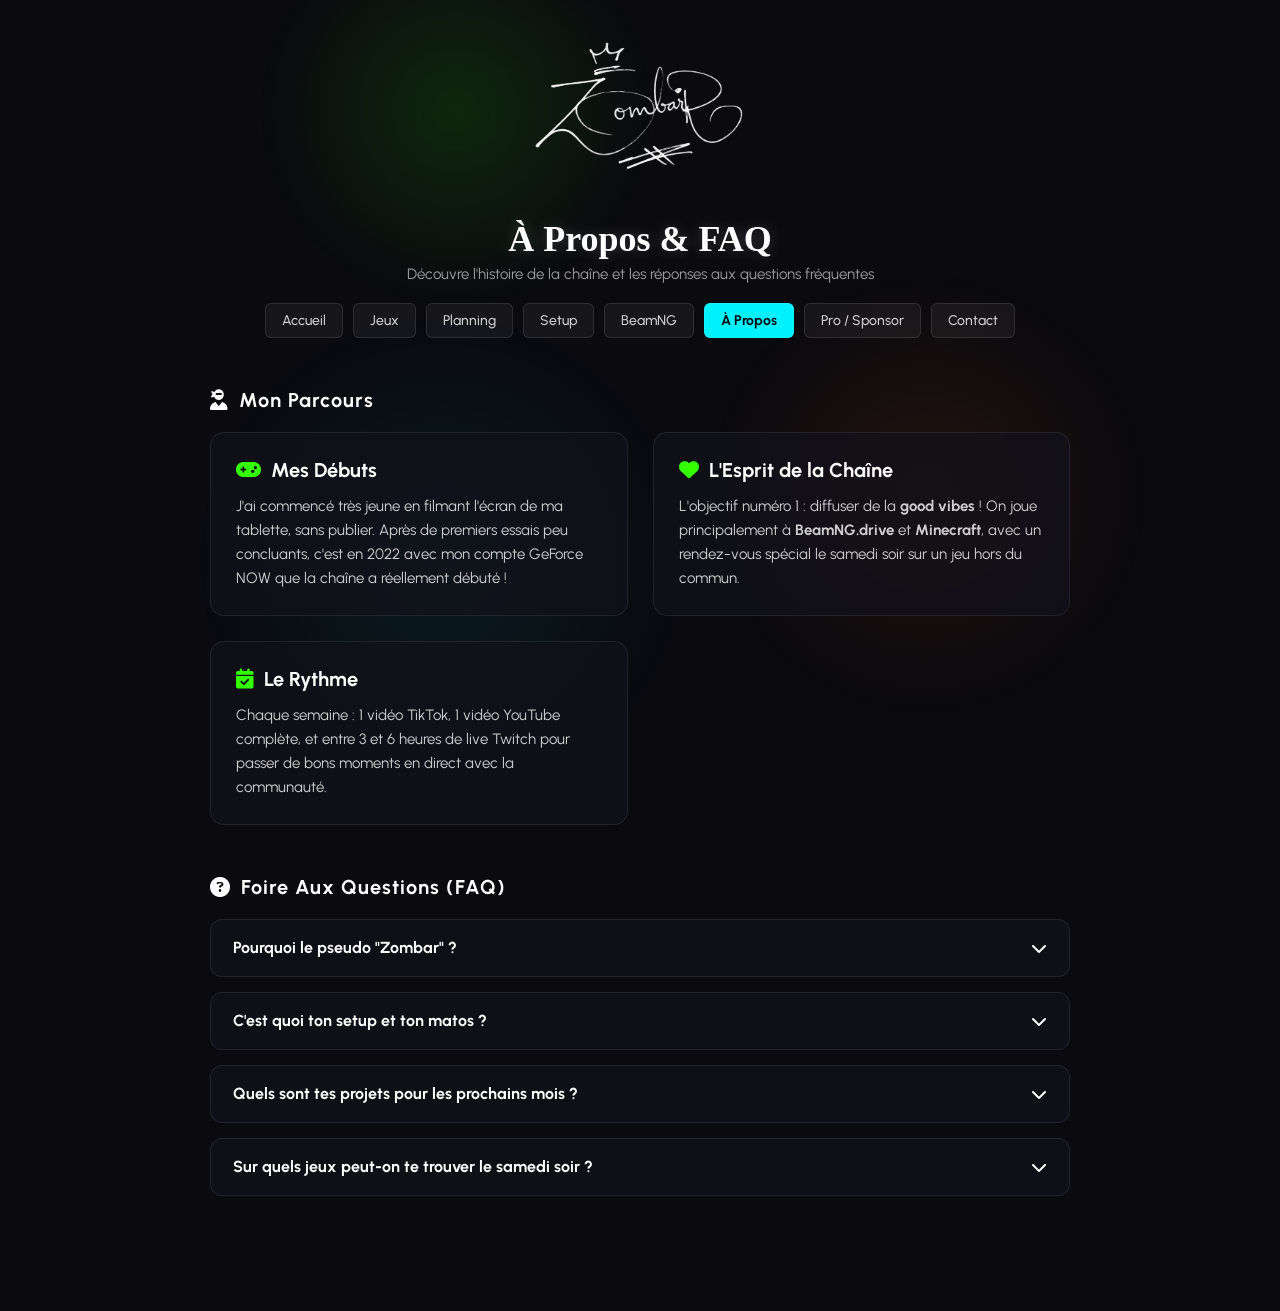
==== a_propos.html @ 811c5ae0 "Add files via upload" ====
<!DOCTYPE html>
<html lang="fr">
<head>
    <meta charset="UTF-8">
    <meta name="viewport" content="width=device-width, initial-scale=1.0">
    <title>À Propos & FAQ - ZOMBAR</title>

    <link rel="icon" type="image/jpeg" href="logo.jpg?v=11">
    <link rel="apple-touch-icon" href="logo.jpg?v=11">
    <link rel="shortcut icon" href="logo.jpg?v=11">

    <link rel="preconnect" href="https://fonts.googleapis.com">
    <link rel="preconnect" href="https://fonts.gstatic.com" crossorigin>
    <link href="https://fonts.googleapis.com/css2?family=Permanent+Marker&family=Urbanist:wght@400;500;700&display=swap" rel="stylesheet">
    <link rel="stylesheet" href="https://cdnjs.cloudflare.com/ajax/libs/font-awesome/6.5.1/css/all.min.css">
    <link rel="stylesheet" href="style.css?v=11">

    <style>
        .about-grid {
            display: grid;
            grid-template-columns: repeat(auto-fit, minmax(300px, 1fr));
            gap: 25px;
            margin-bottom: 40px;
        }

        .about-card {
            background: var(--card-bg);
            border: 1px solid rgba(255, 255, 255, 0.08);
            border-radius: 14px;
            padding: 25px;
        }

        .about-card h3 {
            font-size: 20px;
            color: #fff;
            margin-bottom: 12px;
            display: flex;
            align-items: center;
            gap: 10px;
        }

        .about-card h3 i {
            color: var(--zombar-green);
        }

        .about-card p {
            color: rgba(255, 255, 255, 0.8);
            line-height: 1.6;
            font-size: 15px;
        }

        .faq-item {
            background: var(--card-bg);
            border: 1px solid rgba(255, 255, 255, 0.08);
            border-radius: 12px;
            margin-bottom: 15px;
            overflow: hidden;
        }

        .faq-question {
            padding: 18px 22px;
            width: 100%;
            background: none;
            border: none;
            color: #fff;
            font-size: 16px;
            font-weight: 700;
            font-family: var(--font-primary);
            text-align: left;
            cursor: pointer;
            display: flex;
            justify-content: space-between;
            align-items: center;
            transition: background 0.2s ease;
        }

        .faq-question:hover {
            background: rgba(255, 255, 255, 0.03);
        }

        .faq-answer {
            max-height: 0;
            overflow: hidden;
            transition: max-height 0.3s ease, padding 0.3s ease;
            padding: 0 22px;
            color: rgba(255, 255, 255, 0.75);
            line-height: 1.5;
            font-size: 14px;
            border-top: 1px solid transparent;
        }

        .faq-item.active .faq-answer {
            max-height: 200px;
            padding: 0 22px 18px 22px;
            border-top-color: rgba(255, 255, 255, 0.05);
        }

        .faq-item.active .faq-question i {
            transform: rotate(180deg);
            color: var(--zombar-green);
        }

        .faq-question i {
            transition: transform 0.3s ease;
        }
    </style>
</head>
<body>

    <div class="glow-overlay">
        <div class="glow-green"></div>
        <div class="glow-orange"></div>
        <div class="glow-blue"></div>
    </div>

    <header class="site-header">
        <div class="signature-container">
            <a href="index.html"><img src="signature.png" alt="Signature Zombar" class="signature-img"></a>
        </div>
    </header>

    <main>
        <div class="page-header">
            <h1 class="page-title">À Propos & FAQ</h1>
            <p class="page-description">Découvre l'histoire de la chaîne et les réponses aux questions fréquentes</p>
        </div>

        <div class="navbar-container">
            <nav>
                <ul class="navbar">
                    <li class="nav-item"><a href="index.html">Accueil</a></li>
                    <li class="nav-item"><a href="jeux.html">Jeux</a></li>
                    <li class="nav-item"><a href="planning.html">Planning</a></li>
                    <li class="nav-item"><a href="setup.html">Setup</a></li>
                    <li class="nav-item"><a href="beamng.html">BeamNG</a></li>
                    <li class="nav-item"><a href="a-propos.html" class="active-nav">À Propos</a></li>
                    <li class="nav-item"><a href="mediakit.html">Pro / Sponsor</a></li>
                    <li class="nav-item"><a href="suggestions.html">Contact</a></li>
                </ul>
            </nav>
        </div>

        <section class="section-container">
            <h2 class="section-title"><i class="fa-solid fa-user-ninja"></i> Mon Parcours</h2>
            <div class="about-grid">
                <div class="about-card">
                    <h3><i class="fa-solid fa-gamepad"></i> Mes Débuts</h3>
                    <p>J'ai commencé très jeune en filmant l'écran de ma tablette, sans publier. Après de premiers essais peu concluants, c'est en 2022 avec mon compte GeForce NOW que la chaîne a réellement débuté !</p>
                </div>

                <div class="about-card">
                    <h3><i class="fa-solid fa-heart"></i> L'Esprit de la Chaîne</h3>
                    <p>L'objectif numéro 1 : diffuser de la <strong>good vibes</strong> ! On joue principalement à <strong>BeamNG.drive</strong> et <strong>Minecraft</strong>, avec un rendez-vous spécial le samedi soir sur un jeu hors du commun.</p>
                </div>

                <div class="about-card">
                    <h3><i class="fa-solid fa-calendar-check"></i> Le Rythme</h3>
                    <p>Chaque semaine : 1 vidéo TikTok, 1 vidéo YouTube complète, et entre 3 et 6 heures de live Twitch pour passer de bons moments en direct avec la communauté.</p>
                </div>
            </div>

            <h2 class="section-title" style="margin-top: 50px;"><i class="fa-solid fa-circle-question"></i> Foire Aux Questions (FAQ)</h2>

            <div class="faq-item">
                <button class="faq-question" onclick="toggleFaq(this)">
                    Pourquoi le pseudo "Zombar" ?
                    <i class="fa-solid fa-chevron-down"></i>
                </button>
                <div class="faq-answer">
                    Bonne question ! Pour être tout à fait honnête, il n'y a pas d'histoire secrète derrière : je trouvais juste que ça rendait super bien !
                </div>
            </div>

            <div class="faq-item">
                <button class="faq-question" onclick="toggleFaq(this)">
                    C'est quoi ton setup et ton matos ?
                    <i class="fa-solid fa-chevron-down"></i>
                </button>
                <div class="faq-answer">
                    Pour connaître tout mon équipement (PC, composants, volant, périphériques), tu peux directement consulter la <a href="setup.html" style="color: var(--zombar-green); text-decoration: underline;">page Setup dédiée</a> !
                </div>
            </div>

            <div class="faq-item">
                <button class="faq-question" onclick="toggleFaq(this)">
                    Quels sont tes projets pour les prochains mois ?
                    <i class="fa-solid fa-chevron-down"></i>
                </button>
                <div class="faq-answer">
                    Devenir toujours plus fort dans mon contenu, m'améliorer sur les jeux qu'on ponce en live, et être toujours plus proche de ma communauté !
                </div>
            </div>

            <div class="faq-item">
                <button class="faq-question" onclick="toggleFaq(this)">
                    Sur quels jeux peut-on te trouver le samedi soir ?
                    <i class="fa-solid fa-chevron-down"></i>
                </button>
                <div class="faq-answer">
                    Le samedi soir est réservé aux jeux un peu "hors du commun" : des jeux indés, du multi insolite, ou des découvertes pépites choisies avec la communauté.
                </div>
            </div>
        </section>
    </main>

    <script>
        function toggleFaq(button) {
            const item = button.parentElement;
            item.classList.toggle('active');
        }
    </script>
    <script src="script.js?v=11"></script>
</body>
</html>
---- style.css ----
/* =========================================================================
   VARIABLES GLOBALES & RESET
   ========================================================================= */
:root {
    --dark-bg: #0a0a0f;
    --card-bg: rgba(18, 18, 26, 0.75);
    --zombar-green: #33ff00;
    --zombar-orange: #ff6600;
    --zombar-yellow: #ffd700;
    --steam-blue: #00f2fe;
    --discord-blurple: #5865F2;
    --font-primary: 'Urbanist', sans-serif;
    --font-title: 'Permanent Marker', cursive;
}

* {
    margin: 0;
    padding: 0;
    box-sizing: border-box;
}

html, body {
    width: 100%;
    min-height: 100vh;
    overflow-x: hidden;
    overflow-y: auto;
}

body {
    background-color: var(--dark-bg);
    color: #ffffff;
    font-family: var(--font-primary);
    position: relative;
}

/* =========================================================================
   EFFETS D'ARRIÈRE-PLAN (GLOW)
   ========================================================================= */
.glow-overlay {
    position: fixed;
    inset: 0;
    pointer-events: none;
    z-index: 0;
}

.glow-green {
    position: absolute;
    top: -10%;
    left: 20%;
    width: 400px;
    height: 400px;
    background: radial-gradient(circle, rgba(51, 255, 0, 0.12) 0%, transparent 70%);
}

.glow-orange {
    position: absolute;
    top: 30%;
    right: 10%;
    width: 450px;
    height: 450px;
    background: radial-gradient(circle, rgba(255, 102, 0, 0.1) 0%, transparent 70%);
}

.glow-blue {
    position: absolute;
    bottom: 10%;
    left: 15%;
    width: 500px;
    height: 500px;
    background: radial-gradient(circle, rgba(0, 242, 254, 0.08) 0%, transparent 70%);
}

/* =========================================================================
   HEADER & LOGO
   ========================================================================= */
.site-header {
    display: flex;
    justify-content: center;
    padding: 20px;
    position: relative;
    z-index: 10;
}

.signature-img {
    max-width: 220px;
    height: auto;
}

main {
    position: relative;
    z-index: 10;
    display: flex;
    flex-direction: column;
    align-items: center;
    padding-bottom: 60px;
}

.logo-wrapper {
    margin-top: 10px;
}

.logo-img {
    width: 130px;
    height: 130px;
    border-radius: 50%;
    border: 3px solid rgba(255, 255, 255, 0.15);
    box-shadow: 0 0 25px rgba(51, 255, 0, 0.2);
    object-fit: cover;
}

.hero-text {
    text-align: center;
    margin: 15px 0 25px;
}

.main-title {
    font-family: var(--font-title);
    font-size: 42px;
    letter-spacing: 2px;
    color: #fff;
    text-shadow: 0 0 15px rgba(255, 255, 255, 0.3);
}

.sub-title {
    font-size: 16px;
    color: rgba(255, 255, 255, 0.6);
    text-transform: uppercase;
    letter-spacing: 3px;
    margin-top: 5px;
}

/* =========================================================================
   BOUTONS HERO & NAVIGATION
   ========================================================================= */
.hero-buttons {
    display: flex;
    gap: 15px;
    margin-bottom: 25px;
}

.btn-main, .btn-secondary {
    display: inline-flex;
    align-items: center;
    gap: 8px;
    padding: 10px 22px;
    border-radius: 8px;
    text-decoration: none;
    font-weight: 700;
    font-size: 14px;
    transition: transform 0.2s ease, box-shadow 0.2s ease;
}

.btn-main {
    background: #ff0000;
    color: #fff;
    box-shadow: 0 0 15px rgba(255, 0, 0, 0.3);
}

.btn-secondary {
    background: rgba(255, 255, 255, 0.1);
    color: #fff;
    border: 1px solid rgba(255, 255, 255, 0.15);
}

.btn-main:hover, .btn-secondary:hover {
    transform: translateY(-2px);
}

.navbar-container {
    display: flex;
    flex-direction: column;
    align-items: center;
    margin-bottom: 30px;
}

.navbar {
    display: flex;
    flex-wrap: wrap;
    justify-content: center;
    gap: 10px;
    list-style: none;
}

.nav-item a {
    display: block;
    padding: 8px 16px;
    background: rgba(255, 255, 255, 0.05);
    border: 1px solid rgba(255, 255, 255, 0.1);
    border-radius: 6px;
    color: rgba(255, 255, 255, 0.8);
    text-decoration: none;
    font-size: 14px;
    font-weight: 500;
    transition: all 0.2s ease;
}

.nav-item a:hover, .active-nav {
    background: var(--steam-blue) !important;
    color: var(--dark-bg) !important;
    font-weight: 700 !important;
}

/* =========================================================================
   BADGE TWITCH "EN LIVE"
   ========================================================================= */
.live-badge {
    display: inline-flex;
    align-items: center;
    gap: 8px;
    padding: 6px 14px;
    border-radius: 20px;
    font-size: 12px;
    font-weight: 700;
    text-transform: uppercase;
    text-decoration: none;
    letter-spacing: 1px;
    margin-top: 12px;
    transition: all 0.3s ease;
    backdrop-filter: blur(8px);
}

.live-badge.offline {
    background: rgba(255, 255, 255, 0.08);
    color: #888;
    border: 1px solid rgba(255, 255, 255, 0.15);
}

.live-badge.offline .pulse-dot {
    width: 8px;
    height: 8px;
    border-radius: 50%;
    background: #666;
}

.live-badge.is-live {
    background: rgba(255, 0, 55, 0.2);
    color: #ff3355;
    border: 1px solid #ff3355;
    box-shadow: 0 0 15px rgba(255, 0, 85, 0.4);
}

.live-badge.is-live .pulse-dot {
    width: 9px;
    height: 9px;
    border-radius: 50%;
    background: #ff0037;
    box-shadow: 0 0 10px #ff0037;
    animation: livePulse 1.2s infinite alternate;
}

@keyframes livePulse {
    0% { transform: scale(0.8); opacity: 0.5; }
    100% { transform: scale(1.3); opacity: 1; }
}

/* =========================================================================
   STATISTIQUES RÉSEAUX & TOTAUX
   ========================================================================= */
.social-stats-wrapper {
    width: 100%;
    max-width: 900px;
    padding: 0 20px;
    margin-bottom: 40px;
}

.social-glass-box {
    display: grid;
    grid-template-columns: repeat(auto-fit, minmax(130px, 1fr));
    gap: 15px;
    background: var(--card-bg);
    border: 1px solid rgba(255, 255, 255, 0.08);
    border-radius: 16px;
    padding: 20px;
    backdrop-filter: blur(12px);
}

.social-card {
    display: flex;
    flex-direction: column;
    align-items: center;
    justify-content: center;
    padding: 15px;
    background: rgba(255, 255, 255, 0.03);
    border: 1px solid rgba(255, 255, 255, 0.05);
    border-radius: 10px;
    text-decoration: none;
    color: #fff;
    transition: transform 0.2s ease, border-color 0.2s ease;
}

.social-card:hover {
    transform: translateY(-3px);
    border-color: rgba(255, 255, 255, 0.2);
}

.social-icon-box {
    font-size: 22px;
    margin-bottom: 6px;
}

.custom-logo-net {
    width: 24px;
    height: 24px;
    border-radius: 50%;
}

.social-count {
    font-size: 18px;
    font-weight: 700;
}

.total-community-card {
    cursor: pointer;
    border: 1px solid var(--zombar-yellow);
}

.crown-icon {
    color: var(--zombar-yellow);
}

.total-sub-label {
    font-size: 10px;
    text-transform: uppercase;
    letter-spacing: 1px;
    color: rgba(255, 255, 255, 0.7);
    display: block;
    margin-top: 2px;
}

/* =========================================================================
   GALERIE CLIPS & HIGHLIGHTS
   ========================================================================= */
.section-container {
    width: 100%;
    max-width: 900px;
    margin: 20px auto 40px;
    padding: 0 20px;
}

.section-title {
    font-size: 20px;
    color: #fff;
    margin-bottom: 20px;
    display: flex;
    align-items: center;
    gap: 10px;
    letter-spacing: 1px;
}

.highlights-grid {
    display: grid;
    grid-template-columns: repeat(auto-fit, minmax(280px, 1fr));
    gap: 20px;
}

.clip-card {
    background: var(--card-bg);
    border: 1px solid rgba(255, 255, 255, 0.1);
    border-radius: 12px;
    overflow: hidden;
    transition: transform 0.3s ease, border-color 0.3s ease;
}

.clip-card:hover {
    transform: translateY(-4px);
    border-color: var(--zombar-yellow);
}

.clip-thumbnail {
    position: relative;
    width: 100%;
    aspect-ratio: 16 / 9;
    overflow: hidden;
}

.clip-thumbnail img {
    width: 100%;
    height: 100%;
    object-fit: cover;
    transition: transform 0.3s ease;
}

.clip-card:hover .clip-thumbnail img {
    transform: scale(1.05);
}

.play-btn-overlay {
    position: absolute;
    inset: 0;
    background: rgba(0, 0, 0, 0.4);
    display: flex;
    align-items: center;
    justify-content: center;
    color: #fff;
    font-size: 24px;
    text-decoration: none;
    opacity: 0.85;
    transition: opacity 0.3s ease, background 0.3s ease;
}

.clip-card:hover .play-btn-overlay {
    opacity: 1;
    background: rgba(0, 0, 0, 0.2);
}

.clip-info {
    padding: 15px;
}

.clip-info h3 {
    font-size: 15px;
    color: #fff;
    margin-bottom: 4px;
}

.clip-info p {
    font-size: 13px;
    color: rgba(255, 255, 255, 0.6);
}

/* =========================================================================
   WIDGET DISCORD INTERACTIF
   ========================================================================= */
.discord-widget-card {
    background: rgba(88, 101, 242, 0.08);
    border: 1px solid rgba(88, 101, 242, 0.3);
    border-radius: 16px;
    padding: 24px;
    backdrop-filter: blur(10px);
}

.discord-header {
    display: flex;
    align-items: center;
    justify-content: space-between;
    flex-wrap: wrap;
    gap: 15px;
}

.discord-brand {
    display: flex;
    align-items: center;
    gap: 15px;
}

.discord-logo-icon {
    font-size: 36px;
    color: var(--discord-blurple);
}

.discord-brand h3 {
    color: #fff;
    font-size: 18px;
    margin: 0;
}

.discord-status-text {
    font-size: 13px;
    color: rgba(255, 255, 255, 0.7);
    display: flex;
    align-items: center;
    gap: 6px;
    margin-top: 4px;
}

.discord-online-dot {
    width: 8px;
    height: 8px;
    border-radius: 50%;
    background: #23a55a;
    box-shadow: 0 0 8px #23a55a;
}

.btn-discord-join {
    background: var(--discord-blurple);
    color: #fff;
    padding: 10px 20px;
    border-radius: 8px;
    text-decoration: none;
    font-weight: 700;
    font-size: 14px;
    transition: background 0.3s ease, transform 0.2s ease;
}

.btn-discord-join:hover {
    background: #4752C4;
    transform: scale(1.03);
}

.discord-members-preview {
    display: flex;
    align-items: center;
    gap: 10px;
    margin-top: 20px;
    overflow-x: auto;
    padding-bottom: 5px;
}

.discord-avatar-item {
    width: 36px;
    height: 36px;
    border-radius: 50%;
    border: 2px solid var(--discord-blurple);
    object-fit: cover;
}

/* =========================================================================
   ANIMATIONS & REVEAL
   ========================================================================= */
.scroll-reveal {
    opacity: 0;
    transform: translateY(20px);
    transition: opacity 0.6s ease, transform 0.6s ease;
}

.scroll-reveal.reveal-active {
    opacity: 1;
    transform: translateY(0);
}

/* =========================================================================
   STYLES HARMONISÉS DES SOUS-PAGES
   ========================================================================= */
.page-header {
    text-align: center;
    margin: 10px 0 20px;
}

.page-title {
    font-family: var(--font-title);
    font-size: 36px;
    color: #fff;
    text-shadow: 0 0 15px rgba(255, 255, 255, 0.2);
}

.page-description {
    font-size: 15px;
    color: rgba(255, 255, 255, 0.6);
    margin-top: 5px;
}

.grid-cards {
    display: grid;
    grid-template-columns: repeat(auto-fit, minmax(260px, 1fr));
    gap: 20px;
}

.glass-card {
    background: var(--card-bg);
    border: 1px solid rgba(255, 255, 255, 0.08);
    border-radius: 14px;
    padding: 20px;
    backdrop-filter: blur(12px);
    transition: transform 0.2s ease, border-color 0.2s ease;
}

.glass-card:hover {
    transform: translateY(-3px);
    border-color: rgba(255, 255, 255, 0.2);
}

.card-title {
    font-size: 18px;
    font-weight: 700;
    color: #fff;
    margin-bottom: 10px;
    display: flex;
    align-items: center;
    gap: 10px;
}

.card-icon {
    color: var(--zombar-green);
}

.tag {
    display: inline-block;
    padding: 4px 10px;
    border-radius: 20px;
    font-size: 11px;
    font-weight: 700;
    text-transform: uppercase;
    background: rgba(255, 255, 255, 0.08);
    color: var(--steam-blue);
    border: 1px solid rgba(0, 242, 254, 0.2);
}

.contact-form {
    display: flex;
    flex-direction: column;
    gap: 15px;
}

.form-group {
    display: flex;
    flex-direction: column;
    gap: 6px;
}

.form-group label {
    font-size: 13px;
    font-weight: 700;
    color: rgba(255, 255, 255, 0.8);
    text-transform: uppercase;
    letter-spacing: 1px;
}

.form-input, .form-select, .form-textarea {
    background: rgba(0, 0, 0, 0.4);
    border: 1px solid rgba(255, 255, 255, 0.15);
    border-radius: 8px;
    padding: 12px;
    color: #fff;
    font-family: var(--font-primary);
    font-size: 14px;
    outline: none;
    transition: border-color 0.2s;
}

.form-input:focus, .form-select:focus, .form-textarea:focus {
    border-color: var(--steam-blue);
}

.btn-submit {
    background: var(--zombar-green);
    color: var(--dark-bg);
    border: none;
    padding: 12px 24px;
    border-radius: 8px;
    font-weight: 700;
    font-size: 15px;
    cursor: pointer;
    transition: transform 0.2s, box-shadow 0.2s;
}

.btn-submit:hover {
    transform: translateY(-2px);
    box-shadow: 0 0 15px rgba(51, 255, 0, 0.4);
}

.shop-price {
    font-size: 20px;
    font-weight: 700;
    color: var(--zombar-yellow);
    margin: 10px 0;
}
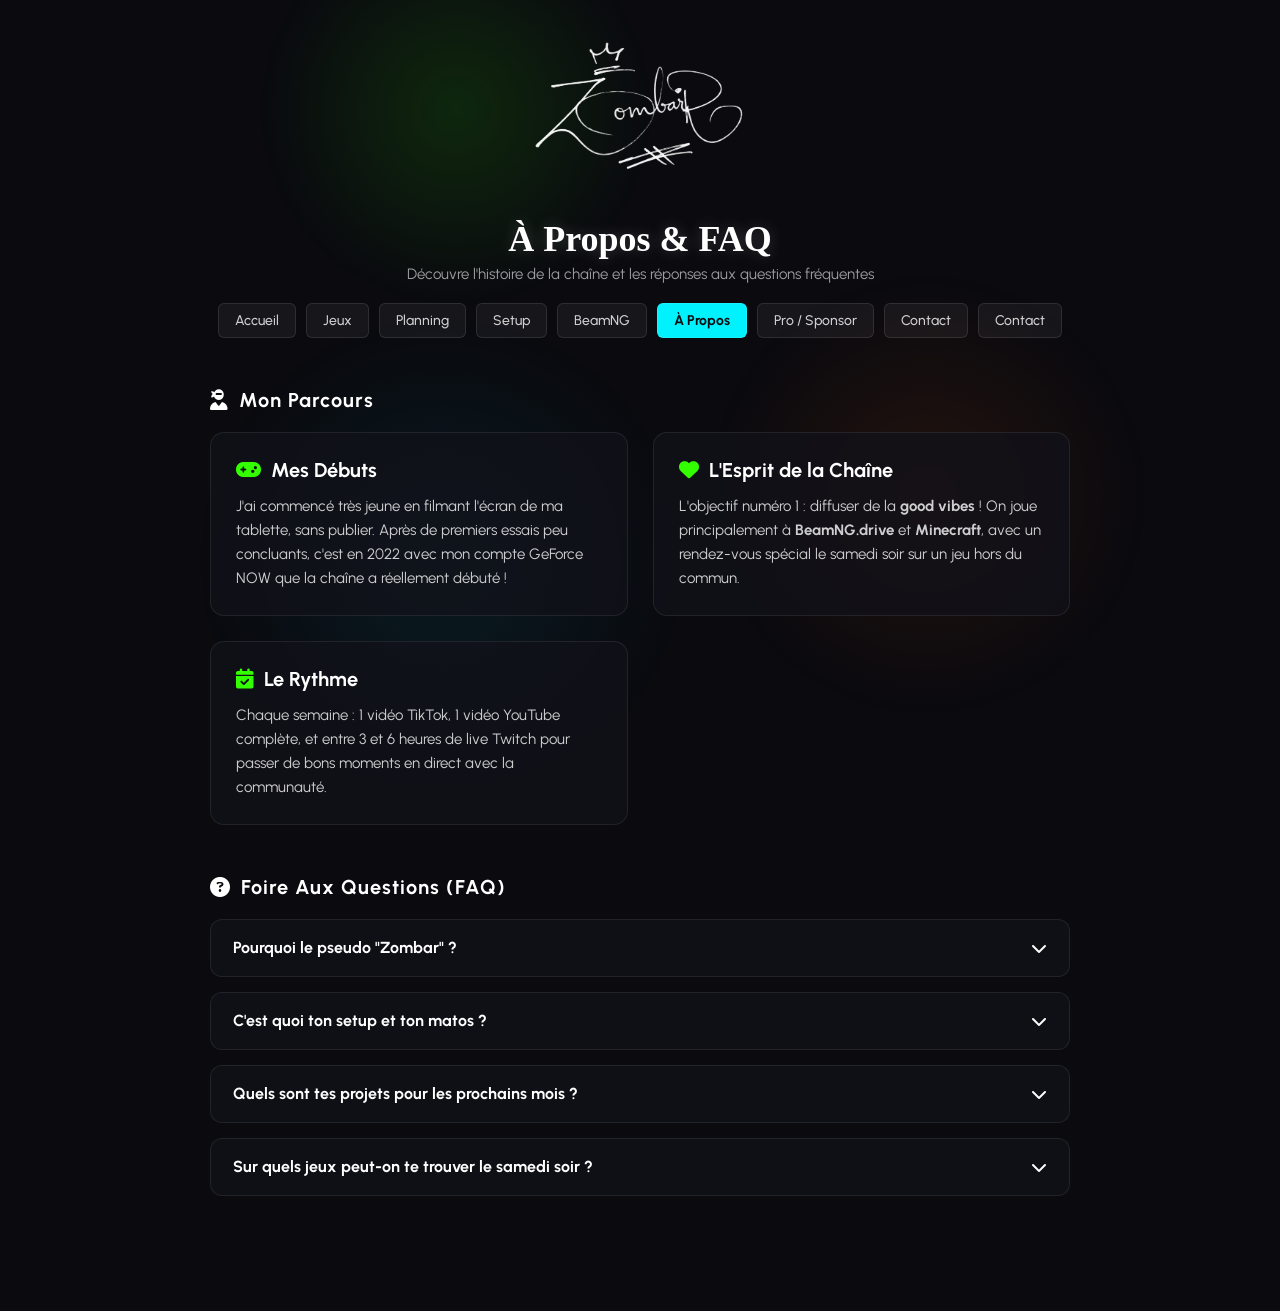
==== commit 613611e9: "Update a_propos.html" ====
--- a/a_propos.html
+++ b/a_propos.html
@@ -136,6 +136,7 @@
                     <li class="nav-item"><a href="a-propos.html" class="active-nav">À Propos</a></li>
                     <li class="nav-item"><a href="mediakit.html">Pro / Sponsor</a></li>
                     <li class="nav-item"><a href="suggestions.html">Contact</a></li>
+                    <li class="nav-item"><a href="boutique.html">Contact</a></li>
                 </ul>
             </nav>
         </div>
@@ -211,4 +212,4 @@
     </script>
     <script src="script.js?v=11"></script>
 </body>
-</html>+</html>
